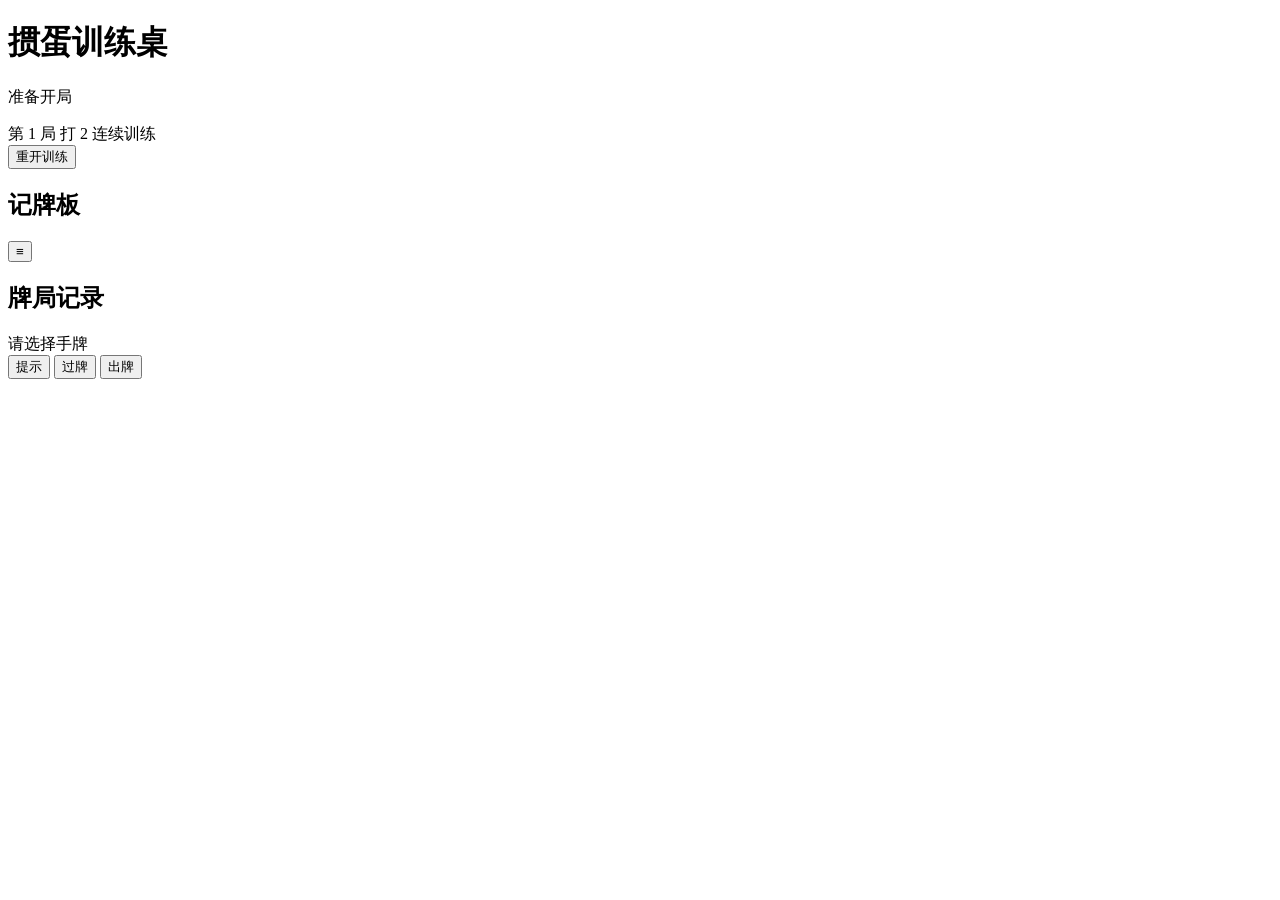
==== index.html @ 71205a05 "Publish index.html" ====
<!doctype html>
<html lang="zh-CN">
  <head>
    <meta charset="utf-8">
    <meta name="viewport" content="width=device-width, initial-scale=1">
    <title>掼蛋训练桌</title>
    <link rel="stylesheet" href="styles.css">
  </head>
  <body>
    <main class="app-shell">
      <header class="topbar">
        <div>
          <h1>掼蛋训练桌</h1>
          <p id="roundStatus">准备开局</p>
        </div>
        <div class="controls">
          <div class="match-strip" aria-label="训练进度">
            <span id="roundBadge" class="status-chip">第 1 局</span>
            <span id="levelBadge" class="status-chip">打 2</span>
            <span id="scoreBadge" class="status-chip">连续训练</span>
          </div>
          <button id="newGameBtn" class="primary-btn" type="button">重开训练</button>
        </div>
      </header>

      <section class="table-grid" aria-label="牌桌">
        <aside class="side-panel">
          <section class="memory-panel">
            <div class="panel-title">
              <h2>记牌板</h2>
              <button id="toggleMemoryBtn" class="icon-btn" type="button" title="切换详细记牌">≡</button>
            </div>
            <div id="memoryBoard" class="memory-board"></div>
          </section>
          <section class="log-panel">
            <div class="panel-title">
              <h2>牌局记录</h2>
            </div>
            <ol id="moveLog" class="move-log"></ol>
          </section>
        </aside>

        <section class="table">
          <div id="playerNorth" class="player-seat north"></div>
          <div id="playerWest" class="player-seat west"></div>
          <div id="centerPile" class="center-pile"></div>
          <div id="playerEast" class="player-seat east"></div>
          <div id="playerSouth" class="player-seat south"></div>
        </section>
      </section>

      <section class="hand-zone">
        <div class="action-bar">
          <div id="selectionInfo" class="selection-info">请选择手牌</div>
          <div class="play-actions">
            <button id="hintBtn" type="button">提示</button>
            <button id="passBtn" type="button">过牌</button>
            <button id="playBtn" class="primary-btn" type="button">出牌</button>
          </div>
        </div>
        <div id="hand" class="hand" aria-label="你的手牌"></div>
      </section>

      <section id="reviewPanel" class="review-panel" hidden>
        <div class="panel-title">
          <h2>本局复盘</h2>
          <button id="closeReviewBtn" class="icon-btn" type="button" title="收起复盘">×</button>
        </div>
        <div id="reviewContent" class="review-content"></div>
      </section>
    </main>

    <script src="app.js"></script>
  </body>
</html>
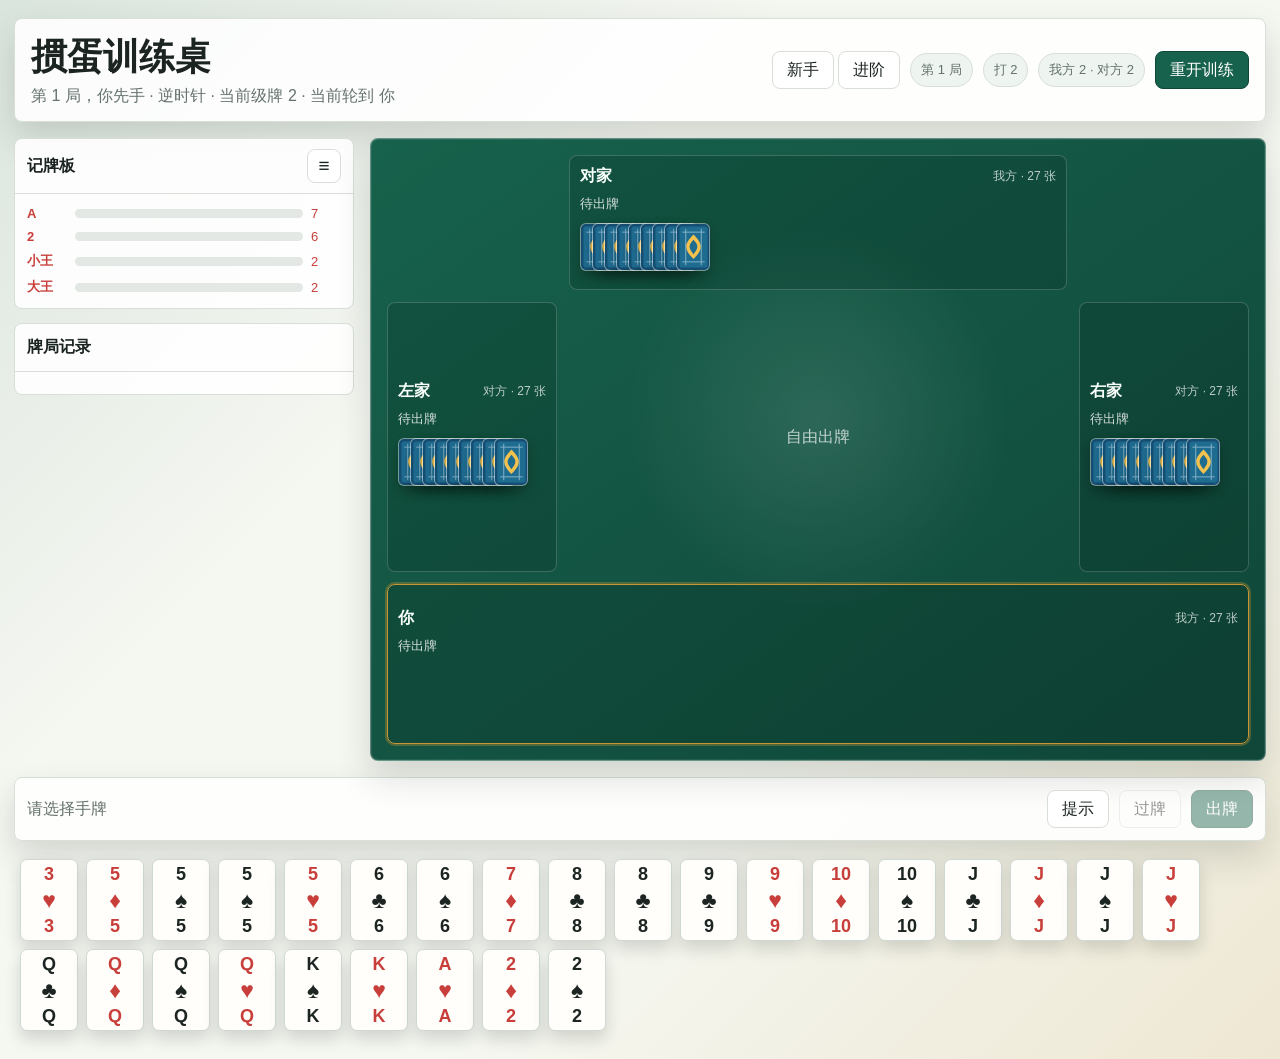
==== commit 48f69ae9: "Update Guandan trainer modes" ====
--- a/index.html
+++ b/index.html
@@ -14,6 +14,10 @@
           <p id="roundStatus">准备开局</p>
         </div>
         <div class="controls">
+          <div class="mode-toggle" aria-label="训练模式">
+            <button id="noviceModeBtn" type="button">新手</button>
+            <button id="advancedModeBtn" type="button">进阶</button>
+          </div>
           <div class="match-strip" aria-label="训练进度">
             <span id="roundBadge" class="status-chip">第 1 局</span>
             <span id="levelBadge" class="status-chip">打 2</span>
@@ -51,7 +55,10 @@
 
       <section class="hand-zone">
         <div class="action-bar">
-          <div id="selectionInfo" class="selection-info">请选择手牌</div>
+          <div>
+            <div id="selectionInfo" class="selection-info">请选择手牌</div>
+            <div id="coachTip" class="coach-tip" hidden></div>
+          </div>
           <div class="play-actions">
             <button id="hintBtn" type="button">提示</button>
             <button id="passBtn" type="button">过牌</button>
--- a/styles.css
+++ b/styles.css
@@ -0,0 +1,723 @@
+:root {
+  color-scheme: light;
+  --bg: #f5f7f1;
+  --surface: #ffffff;
+  --surface-2: #eef5f0;
+  --ink: #1b2421;
+  --muted: #65726c;
+  --line: #d7dfd8;
+  --felt: #17624c;
+  --felt-dark: #0f4638;
+  --gold: #c99635;
+  --red: #c83e3a;
+  --blue: #3867aa;
+  --shadow: 0 16px 34px rgba(29, 45, 39, 0.16);
+}
+
+* {
+  box-sizing: border-box;
+}
+
+body {
+  margin: 0;
+  min-height: 100vh;
+  color: var(--ink);
+  background:
+    linear-gradient(135deg, rgba(23, 98, 76, 0.12), transparent 34%),
+    linear-gradient(315deg, rgba(201, 150, 53, 0.16), transparent 36%),
+    var(--bg);
+  font-family: "Microsoft YaHei", "PingFang SC", "Segoe UI", Arial, sans-serif;
+}
+
+button,
+select {
+  font: inherit;
+}
+
+button {
+  border: 1px solid var(--line);
+  border-radius: 8px;
+  background: var(--surface);
+  color: var(--ink);
+  min-height: 38px;
+  padding: 0 14px;
+  cursor: pointer;
+}
+
+button:hover:not(:disabled) {
+  border-color: var(--felt);
+}
+
+button:disabled {
+  cursor: not-allowed;
+  opacity: 0.45;
+}
+
+.primary-btn {
+  border-color: var(--felt-dark);
+  background: var(--felt);
+  color: #fff;
+}
+
+.icon-btn {
+  width: 34px;
+  min-height: 34px;
+  padding: 0;
+  display: inline-grid;
+  place-items: center;
+  font-size: 19px;
+}
+
+.app-shell {
+  width: min(1480px, calc(100vw - 28px));
+  margin: 0 auto;
+  padding: 18px 0 28px;
+}
+
+.topbar,
+.action-bar,
+.review-panel {
+  border: 1px solid var(--line);
+  border-radius: 8px;
+  background: rgba(255, 255, 255, 0.88);
+  box-shadow: var(--shadow);
+}
+
+.topbar {
+  display: flex;
+  justify-content: space-between;
+  align-items: center;
+  gap: 18px;
+  padding: 14px 16px;
+}
+
+h1,
+h2,
+p {
+  margin: 0;
+}
+
+h1 {
+  font-size: clamp(24px, 3vw, 36px);
+  letter-spacing: 0;
+}
+
+h2 {
+  font-size: 16px;
+  letter-spacing: 0;
+}
+
+#roundStatus {
+  margin-top: 4px;
+  color: var(--muted);
+}
+
+.controls,
+.play-actions,
+.match-strip {
+  display: flex;
+  align-items: center;
+  gap: 10px;
+}
+
+.match-strip {
+  flex-wrap: wrap;
+  justify-content: flex-end;
+}
+
+.status-chip {
+  display: inline-flex;
+  align-items: center;
+  min-height: 34px;
+  border: 1px solid var(--line);
+  border-radius: 999px;
+  background: var(--surface-2);
+  color: var(--muted);
+  padding: 0 10px;
+  font-size: 13px;
+  white-space: nowrap;
+}
+
+.table-grid {
+  display: grid;
+  grid-template-columns: minmax(280px, 340px) 1fr;
+  gap: 16px;
+  margin-top: 16px;
+}
+
+.side-panel {
+  display: grid;
+  gap: 14px;
+  align-content: start;
+}
+
+.memory-panel,
+.log-panel {
+  border: 1px solid var(--line);
+  border-radius: 8px;
+  background: rgba(255, 255, 255, 0.9);
+  overflow: hidden;
+}
+
+.panel-title {
+  display: flex;
+  align-items: center;
+  justify-content: space-between;
+  gap: 10px;
+  min-height: 48px;
+  padding: 10px 12px;
+  border-bottom: 1px solid var(--line);
+}
+
+.memory-board {
+  display: grid;
+  gap: 8px;
+  padding: 12px;
+}
+
+.memory-row {
+  display: grid;
+  grid-template-columns: 40px 1fr 30px;
+  gap: 8px;
+  align-items: center;
+  color: var(--muted);
+  font-size: 13px;
+}
+
+.memory-rank {
+  color: var(--ink);
+  font-weight: 700;
+}
+
+.memory-track {
+  height: 9px;
+  border-radius: 999px;
+  background: #e3e8e4;
+  overflow: hidden;
+}
+
+.memory-fill {
+  height: 100%;
+  border-radius: inherit;
+  background: linear-gradient(90deg, var(--felt), var(--gold));
+}
+
+.memory-row.hot .memory-rank,
+.memory-row.hot .memory-count {
+  color: var(--red);
+}
+
+.move-log {
+  list-style: decimal;
+  margin: 0;
+  padding: 10px 12px 12px 34px;
+  max-height: 340px;
+  overflow: auto;
+}
+
+.move-log li {
+  margin: 0 0 8px;
+  color: var(--muted);
+  font-size: 13px;
+}
+
+.log-no {
+  display: inline-block;
+  min-width: 54px;
+  color: var(--felt-dark);
+  font-weight: 700;
+}
+
+.move-log strong {
+  color: var(--ink);
+}
+
+.table {
+  min-height: 620px;
+  display: grid;
+  grid-template-columns: minmax(120px, 170px) 1fr minmax(120px, 170px);
+  grid-template-rows: minmax(100px, auto) 1fr minmax(160px, auto);
+  gap: 12px;
+  padding: 16px;
+  border: 1px solid rgba(255, 255, 255, 0.34);
+  border-radius: 8px;
+  background:
+    radial-gradient(circle at 50% 45%, rgba(255, 255, 255, 0.11), transparent 34%),
+    linear-gradient(145deg, var(--felt), var(--felt-dark));
+  box-shadow: inset 0 0 0 1px rgba(255, 255, 255, 0.08), var(--shadow);
+}
+
+.player-seat {
+  display: grid;
+  align-content: center;
+  gap: 8px;
+  min-height: 100px;
+  border: 1px solid rgba(255, 255, 255, 0.18);
+  border-radius: 8px;
+  background: rgba(8, 38, 31, 0.22);
+  color: #f9fffb;
+  padding: 10px;
+}
+
+.player-seat.current {
+  border-color: var(--gold);
+  box-shadow: 0 0 0 2px rgba(201, 150, 53, 0.35);
+}
+
+.north {
+  grid-column: 2;
+  grid-row: 1;
+}
+
+.west {
+  grid-column: 1;
+  grid-row: 2;
+}
+
+.east {
+  grid-column: 3;
+  grid-row: 2;
+}
+
+.south {
+  grid-column: 1 / 4;
+  grid-row: 3;
+  min-height: 150px;
+}
+
+.seat-head {
+  display: flex;
+  align-items: center;
+  justify-content: space-between;
+  gap: 8px;
+}
+
+.seat-name {
+  font-weight: 700;
+}
+
+.seat-meta {
+  font-size: 12px;
+  color: rgba(255, 255, 255, 0.72);
+}
+
+.seat-action {
+  min-height: 20px;
+  color: rgba(255, 255, 255, 0.82);
+  font-size: 13px;
+}
+
+.card-stack {
+  display: flex;
+  align-items: center;
+  min-height: 48px;
+}
+
+.back-card {
+  width: 34px;
+  height: 48px;
+  margin-right: -22px;
+  border: 1px solid rgba(255, 255, 255, 0.44);
+  border-radius: 6px;
+  background: url("assets/card-back.svg") center / cover no-repeat;
+  box-shadow: 0 6px 12px rgba(0, 0, 0, 0.22);
+}
+
+.center-pile {
+  grid-column: 2;
+  grid-row: 2;
+  align-self: center;
+  justify-self: center;
+  width: min(680px, 100%);
+  min-height: 270px;
+  display: grid;
+  place-items: center;
+  gap: 12px;
+  color: #f8fff9;
+  text-align: center;
+}
+
+.pile-title {
+  color: rgba(255, 255, 255, 0.78);
+  font-size: 14px;
+}
+
+.pile-cards,
+.last-cards,
+.hand {
+  display: flex;
+  flex-wrap: wrap;
+  justify-content: center;
+  gap: 8px;
+}
+
+.last-cards {
+  justify-content: flex-start;
+}
+
+.card {
+  position: relative;
+  width: 58px;
+  height: 82px;
+  display: grid;
+  grid-template-rows: auto 1fr auto;
+  align-items: center;
+  justify-items: center;
+  border: 1px solid #d0d8d4;
+  border-radius: 7px;
+  background: #fffefb;
+  color: #1e2422;
+  box-shadow: 0 8px 16px rgba(24, 36, 31, 0.16);
+  user-select: none;
+}
+
+button.card {
+  padding: 5px 4px;
+  min-height: 82px;
+}
+
+.card.small {
+  width: 42px;
+  height: 60px;
+  border-radius: 6px;
+  font-size: 12px;
+}
+
+.card .rank {
+  font-weight: 800;
+  font-size: 18px;
+  line-height: 1;
+}
+
+.card.small .rank {
+  font-size: 14px;
+}
+
+.card .suit {
+  font-size: 23px;
+  line-height: 1;
+}
+
+.card.red {
+  color: var(--red);
+}
+
+.card.black {
+  color: #1c2522;
+}
+
+.card.joker {
+  color: var(--blue);
+}
+
+.card.wild {
+  outline: 2px solid rgba(201, 150, 53, 0.84);
+}
+
+.wild-badge {
+  position: absolute;
+  right: 4px;
+  bottom: 4px;
+  border-radius: 5px;
+  background: var(--gold);
+  color: #1b1710;
+  padding: 1px 4px;
+  font-size: 11px;
+  font-weight: 700;
+}
+
+.card.selected {
+  transform: translateY(-13px);
+  border-color: var(--gold);
+  box-shadow: 0 16px 18px rgba(0, 0, 0, 0.22);
+}
+
+.hand-zone {
+  margin-top: 16px;
+}
+
+.action-bar {
+  display: flex;
+  align-items: center;
+  justify-content: space-between;
+  gap: 14px;
+  padding: 12px;
+}
+
+.selection-info {
+  color: var(--muted);
+  min-width: 180px;
+}
+
+.hand {
+  justify-content: flex-start;
+  align-items: flex-end;
+  min-height: 132px;
+  padding: 18px 6px 0;
+}
+
+.review-panel {
+  position: fixed;
+  right: 18px;
+  bottom: 18px;
+  width: min(520px, calc(100vw - 36px));
+  max-height: min(620px, calc(100vh - 36px));
+  overflow: auto;
+  z-index: 20;
+}
+
+.review-content {
+  padding: 14px;
+}
+
+.review-content h3 {
+  margin: 12px 0 8px;
+  font-size: 16px;
+}
+
+.review-content ul,
+.review-content ol {
+  margin: 0 0 12px;
+  padding-left: 22px;
+}
+
+.review-content li {
+  margin-bottom: 7px;
+}
+
+.review-kpi {
+  display: grid;
+  grid-template-columns: repeat(3, minmax(0, 1fr));
+  gap: 8px;
+  margin-bottom: 12px;
+}
+
+.review-kpi .status-chip {
+  justify-content: center;
+  border-radius: 8px;
+  background: #f8faf6;
+  color: var(--ink);
+}
+
+.review-actions {
+  display: flex;
+  justify-content: flex-end;
+  gap: 10px;
+  margin-top: 12px;
+}
+
+.diagnostic-list li strong {
+  color: var(--red);
+}
+
+.signal-list li strong {
+  color: var(--felt-dark);
+}
+
+.tag {
+  display: inline-flex;
+  align-items: center;
+  min-height: 24px;
+  border: 1px solid var(--line);
+  border-radius: 999px;
+  padding: 0 8px;
+  background: var(--surface-2);
+  color: var(--muted);
+  font-size: 12px;
+}
+
+.empty-state {
+  color: rgba(255, 255, 255, 0.72);
+}
+
+@media (max-width: 980px) {
+  .table-grid {
+    grid-template-columns: 1fr;
+  }
+
+  .side-panel {
+    grid-template-columns: 1fr 1fr;
+  }
+
+  .table {
+    min-height: 560px;
+    grid-template-columns: 1fr 1fr;
+    grid-template-rows: auto 1fr auto auto;
+  }
+
+  .north {
+    grid-column: 1 / 3;
+  }
+
+  .west {
+    grid-column: 1;
+    grid-row: 2;
+  }
+
+  .east {
+    grid-column: 2;
+    grid-row: 2;
+  }
+
+  .center-pile {
+    grid-column: 1 / 3;
+    grid-row: 3;
+    min-height: 210px;
+  }
+
+  .south {
+    grid-column: 1 / 3;
+    grid-row: 4;
+  }
+}
+
+@media (max-width: 680px) {
+  body {
+    background: var(--bg);
+  }
+
+  .app-shell {
+    width: 100%;
+    padding: 0 0 176px;
+  }
+
+  .topbar {
+    position: sticky;
+    top: 0;
+    z-index: 12;
+    border-radius: 0;
+    border-left: 0;
+    border-right: 0;
+    box-shadow: 0 8px 18px rgba(29, 45, 39, 0.12);
+  }
+
+  h1 {
+    font-size: 22px;
+  }
+
+  .topbar,
+  .action-bar {
+    align-items: stretch;
+    flex-direction: column;
+  }
+
+  .controls,
+  .play-actions {
+    width: 100%;
+  }
+
+  .controls > *,
+  .play-actions > * {
+    flex: 1;
+  }
+
+  .match-strip {
+    justify-content: flex-start;
+  }
+
+  .review-kpi {
+    grid-template-columns: 1fr;
+  }
+
+  .table-grid {
+    gap: 8px;
+    margin-top: 8px;
+  }
+
+  .table {
+    order: 1;
+    min-height: 520px;
+    border-radius: 0;
+    border-left: 0;
+    border-right: 0;
+  }
+
+  .side-panel {
+    order: 2;
+    grid-template-columns: 1fr;
+    padding: 0 8px;
+  }
+
+  .memory-panel,
+  .log-panel {
+    border-radius: 8px;
+  }
+
+  .move-log {
+    max-height: 210px;
+  }
+
+  .center-pile {
+    min-height: 150px;
+  }
+
+  .card {
+    width: 44px;
+    height: 64px;
+  }
+
+  button.card {
+    min-height: 64px;
+  }
+
+  .card .rank {
+    font-size: 15px;
+  }
+
+  .card .suit {
+    font-size: 18px;
+  }
+
+  .hand-zone {
+    position: fixed;
+    left: 0;
+    right: 0;
+    bottom: 0;
+    z-index: 15;
+    margin: 0;
+    background: rgba(245, 247, 241, 0.96);
+    border-top: 1px solid var(--line);
+    box-shadow: 0 -10px 24px rgba(29, 45, 39, 0.16);
+  }
+
+  .action-bar {
+    border-radius: 0;
+    border-left: 0;
+    border-right: 0;
+    box-shadow: none;
+    padding: 8px;
+    gap: 8px;
+  }
+
+  .selection-info {
+    min-width: 0;
+    font-size: 13px;
+  }
+
+  .hand {
+    flex-wrap: nowrap;
+    justify-content: flex-start;
+    min-height: 92px;
+    overflow-x: auto;
+    padding: 14px 8px 10px;
+    scroll-snap-type: x proximity;
+  }
+
+  .hand .card {
+    flex: 0 0 auto;
+    scroll-snap-align: start;
+  }
+
+  .review-panel {
+    inset: 8px;
+    width: auto;
+    max-height: calc(100vh - 176px);
+    right: 8px;
+    bottom: 168px;
+  }
+
+  .player-seat {
+    min-height: 84px;
+    padding: 8px;
+  }
+}
